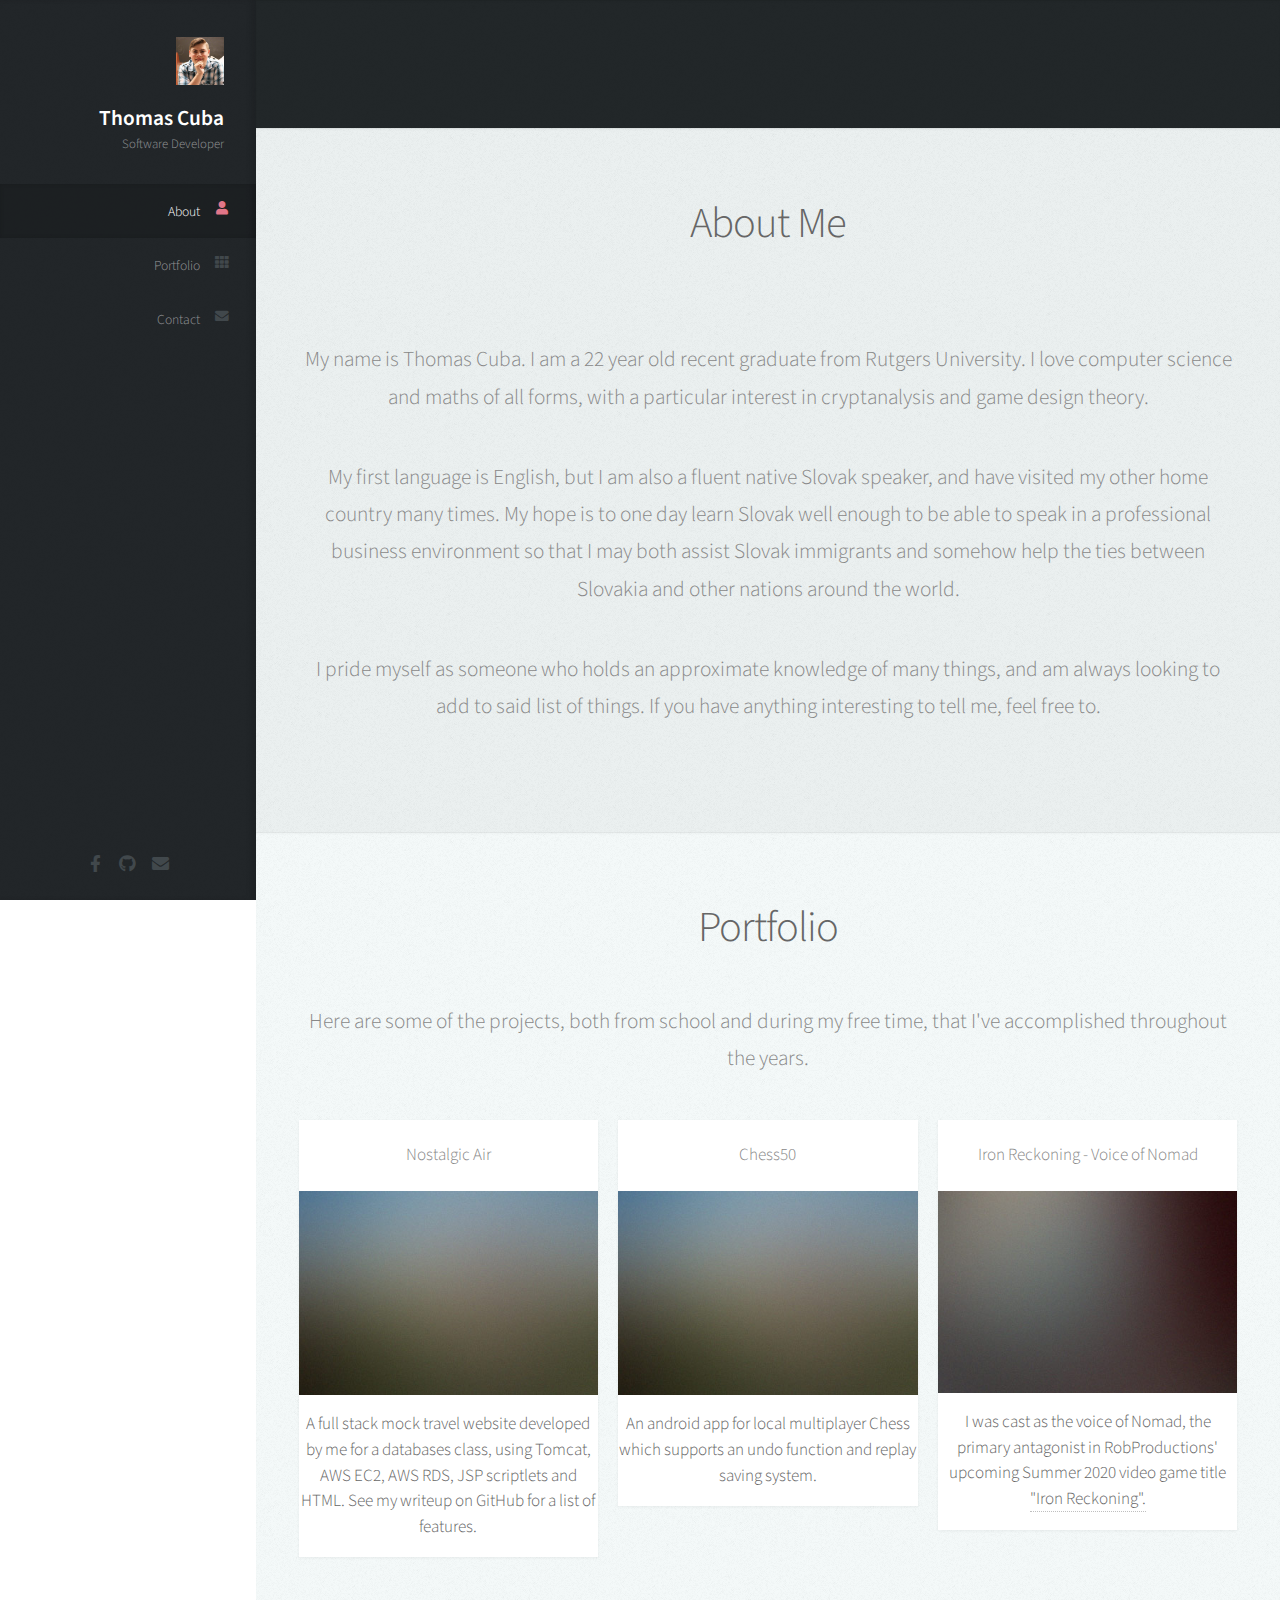
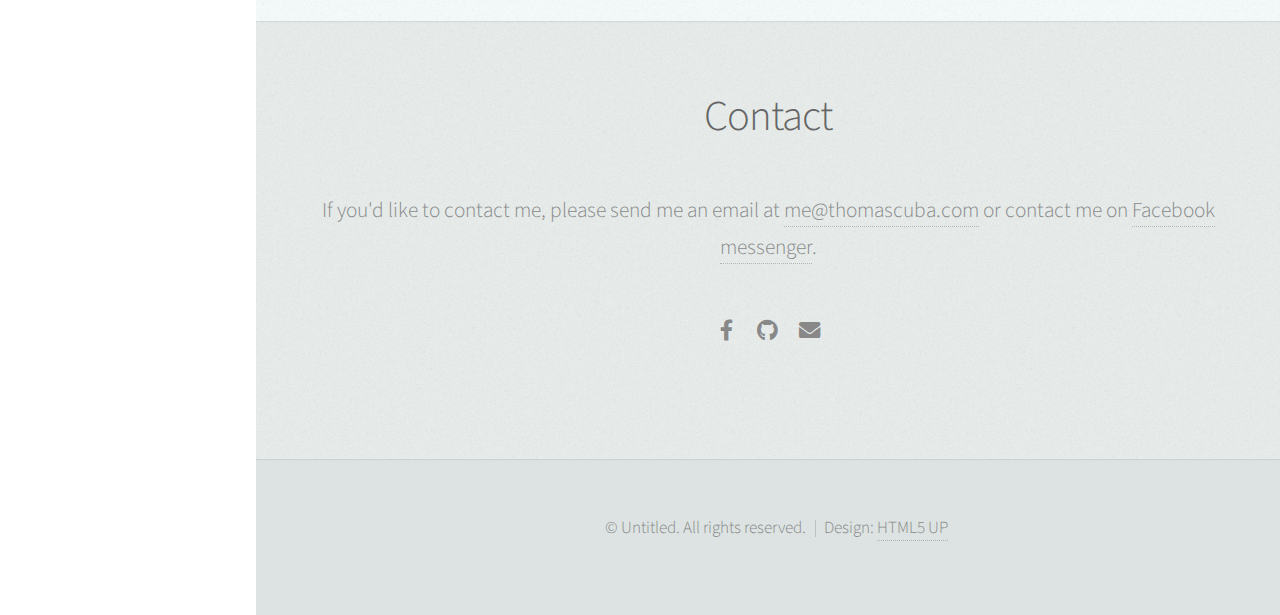
==== index.html @ 5a53e0a0 "Preview image" ====
<!DOCTYPE HTML>
<!--
	Prologue by HTML5 UP
	html5up.net | @ajlkn
	Free for personal and commercial use under the CCA 3.0 license (html5up.net/license)
-->
<html>
	<head>
		<title>Thomas Cuba</title>
		<meta charset="utf-8" />
		<meta name = "description" content = "Thomas Cuba - Software Engineer" />
		<meta name = "keywords" content = "Software Engineer, Developer, Dev, Web Developer, Programmer" />
		<meta name = "image" content = "images/avatar.jpg"
		<meta name="viewport" content="width=device-width, initial-scale=1, user-scalable=no" />
		<link rel="stylesheet" href="assets/css/main.css" />
	</head>
	<body class="is-preload">

		<!-- Header -->
			<div id="header">

				<div class="top">

					<!-- Logo -->
						<div id="logo">
							<span class="image avatar48"><img src="images/avatar.jpg" alt="" /></span>
							<h1 id="title">Thomas Cuba</h1>
							<p>Software Developer</p>
						</div>

					<!-- Nav -->
						<nav id="nav">
							<ul>
								<li><a href="#about" id="about-link"><span class="icon solid fa-user">About</span></a></li>
								<li><a href="#portfolio" id="portfolio-link"><span class="icon solid fa-th">Portfolio</span></a></li>
								<li><a href="#contact" id="contact-link"><span class="icon solid fa-envelope">Contact</span></a></li>
							</ul>
						</nav>

				</div>

				<div class="bottom">

					<!-- Social Icons -->
						<ul class="icons">
							<li><a href="https://www.messenger.com/t/TCubez" class="icon brands fa-facebook-f"><span class="label">Facebook</span></a></li>
							<li><a href="https://www.github.com/thomascuba" class="icon brands fa-github"><span class="label">Github</span></a></li>
							<li><a href="mailto:me@thomascuba.com" class="icon solid fa-envelope"><span class="label">Email</span></a></li>
						</ul>

				</div>

			</div>

		<!-- Main -->
			<div id="main">

				<!-- Intro --> 
					<section id="top" class="one dark">
					</section>

				<!-- About Me -->
					<section id="about" class="three">
						<div class="container">

							<header>
								<h2>About Me</h2>
							</header>

							<a href="#" class="image centered"><img src="images/pic.jpg" alt="" /></a>

							<p>My name is Thomas Cuba. I am a 22 year old recent graduate from Rutgers University. 
							I love computer science and maths of all forms, with a particular interest in cryptanalysis
							and game design theory. </p>
						
							<p>My first language is English, but I am also a fluent native Slovak speaker, and have visited 
							my other home country many times. My hope is to one day learn Slovak well enough to be able 
							to speak in a professional business environment so that I may both assist Slovak immigrants
							and somehow help the ties between Slovakia and other nations around the world.</p>
						
							<p>I pride myself as someone who holds an approximate knowledge of many things, and am always
							looking to add to said list of things. If you have anything interesting to tell me, feel free to.
							</p>
						</div>
					</section>

				<!-- Portfolio -->
					<section id="portfolio" class="two">
						<div class="container">

							<header>
								<h2>Portfolio</h2>
							</header>

							<p>Here are some of the projects, both from school and during my free time, that I've accomplished throughout the years.</p>

							<div class="row">
								<div class="col-4 col-12-mobile">
									<article class="item">
										<header>
											Nostalgic Air
										</header>
										<a href="#" class="image fit"><img src="images/pic02.jpg" alt="" /></a>
										<header>
											<h3>A full stack mock travel website developed by me for a databases class, using Tomcat, AWS EC2, AWS RDS, JSP scriptlets and HTML. See my writeup on GitHub for a list of features.</h3>
										</header>
									</article>
								</div>
								<div class="col-4 col-12-mobile">
									<article class="item">
										<header>
											Chess50
										</header>
										<a href="#" class="image fit"><img src="images/pic02.jpg" alt="" /></a>
										<header>
											<h3>An android app for local multiplayer Chess which supports an undo function and replay saving system.</h3>
										</header>
									</article>
								</div>
								<div class="col-4 col-12-mobile">
									<article class="item">
										<header>
											Iron Reckoning - Voice of Nomad
										</header>
										<a href="#" class="image fit"><img src="images/pic03.jpg" alt="" /></a>
										<header>
											<h3>I was cast as the voice of Nomad, the primary antagonist in RobProductions' upcoming Summer 2020 video game title <a href="https://www.youtube.com/watch?v=w10-ld0iDAw">"Iron Reckoning".</a></h3>
										</header>
									</article>
								</div>
							</div>

						</div>
					</section>

				<!-- Contact -->
					<section id="contact" class="four">
						<div class="container">

							<header>
								<h2>Contact</h2>
							</header>

							<p>If you'd like to contact me, please send me an email at <a href ="mailto:me@thomascuba.com">me@thomascuba.com</a> or contact me on <a href="https://www.messenger.com/t/TCubez">Facebook messenger</a>.</p>
							
							<!-- Social Icons -->
								<ul class="icons">
									<li><a href="https://www.messenger.com/t/TCubez" class="icon brands fa-facebook-f"><span class="label">Facebook</span></a></li>
									<li><a href="https://www.github.com/thomascuba" class="icon brands fa-github"><span class="label">Github</span></a></li>
									<li><a href="mailto:me@thomascuba.com" class="icon solid fa-envelope"><span class="label">Email</span></a></li>
								</ul>
						</div>
					</section>

			</div>

		<!-- Footer -->
			<div id="footer">

				<!-- Copyright -->
					<ul class="copyright">
						<li>&copy; Untitled. All rights reserved.</li><li>Design: <a href="http://html5up.net">HTML5 UP</a></li>
					</ul>

			</div>

		<!-- Scripts -->
			<script src="assets/js/jquery.min.js"></script>
			<script src="assets/js/jquery.scrolly.min.js"></script>
			<script src="assets/js/jquery.scrollex.min.js"></script>
			<script src="assets/js/browser.min.js"></script>
			<script src="assets/js/breakpoints.min.js"></script>
			<script src="assets/js/util.js"></script>
			<script src="assets/js/main.js"></script>

	</body>
</html>
---- assets/css/main.css ----
@import url("fontawesome-all.min.css");
@import url("https://fonts.googleapis.com/css?family=Source+Sans+Pro:300,300italic,400,600");

/*
	Prologue by HTML5 UP
	html5up.net | @ajlkn
	Free for personal and commercial use under the CCA 3.0 license (html5up.net/license)
*/

html, body, div, span, applet, object,
iframe, h1, h2, h3, h4, h5, h6, p, blockquote,
pre, a, abbr, acronym, address, big, cite,
code, del, dfn, em, img, ins, kbd, q, s, samp,
small, strike, strong, sub, sup, tt, var, b,
u, i, center, dl, dt, dd, ol, ul, li, fieldset,
form, label, legend, table, caption, tbody,
tfoot, thead, tr, th, td, article, aside,
canvas, details, embed, figure, figcaption,
footer, header, hgroup, menu, nav, output, ruby,
section, summary, time, mark, audio, video {
	margin: 0;
	padding: 0;
	border: 0;
	font-size: 100%;
	font: inherit;
	vertical-align: baseline;}

article, aside, details, figcaption, figure,
footer, header, hgroup, menu, nav, section {
	display: block;}

body {
	line-height: 1;
}

ol, ul {
	list-style: none;
}

blockquote, q {
	quotes: none;
}

	blockquote:before, blockquote:after, q:before, q:after {
		content: '';
		content: none;
	}

table {
	border-collapse: collapse;
	border-spacing: 0;
}

body {
	-webkit-text-size-adjust: none;
}

mark {
	background-color: transparent;
	color: inherit;
}

input::-moz-focus-inner {
	border: 0;
	padding: 0;
}

input, select, textarea {
	-moz-appearance: none;
	-webkit-appearance: none;
	-ms-appearance: none;
	appearance: none;
}

/* Basic */

	html {
		box-sizing: border-box;
	}

	*, *:before, *:after {
		box-sizing: inherit;
	}

	body {
		background: #fff;
		font-family: 'Source Sans Pro', sans-serif;
		font-size: 19pt;
		font-weight: 300;
		line-height: 1.75em;
		color: #888;
	}

		body.is-preload *, body.is-preload *:before, body.is-preload *:after {
			-moz-animation: none !important;
			-webkit-animation: none !important;
			-ms-animation: none !important;
			animation: none !important;
			-moz-transition: none !important;
			-webkit-transition: none !important;
			-ms-transition: none !important;
			transition: none !important;
		}

	input, textarea, select {
		font-family: 'Source Sans Pro', sans-serif;
		font-size: 19pt;
		font-weight: 300;
		line-height: 1.75em;
		color: #888;
	}

	h1, h2, h3, h4, h5, h6 {
		font-weight: 300;
		color: #666;
		line-height: 1.5em;
	}

	h1 a, h2 a, h3 a, h4 a, h5 a, h6 a {
		color: inherit;
		text-decoration: none;
	}

		h1 a strong, h2 a strong, h3 a strong, h4 a strong, h5 a strong, h6 a strong {
			color: #333;
		}

	h2 {
		font-size: 2em;
		letter-spacing: -1px;
	}

		h2.alt {
			color: #888;
		}

			h2.alt strong {
				color: #666;
			}

	h3 {
		font-size: 1.5em;
	}

	header {
		margin: 0 0 2em 0;
	}

		header > p {
			margin: 1em 0 0 0;
		}

	footer {
		margin: 2em 0 0 0;
	}

	strong, b {
		font-weight: 300;
		color: #666;
	}

	em, i {
		font-style: italic;
	}

	a {
		text-decoration: none;
		color: inherit;
		border-bottom: dotted 1px rgba(128, 128, 128, 0.5);
		-moz-transition: color 0.35s ease-in-out, border-bottom-color 0.35s ease-in-out;
		-webkit-transition: color 0.35s ease-in-out, border-bottom-color 0.35s ease-in-out;
		-ms-transition: color 0.35s ease-in-out, border-bottom-color 0.35s ease-in-out;
		transition: color 0.35s ease-in-out, border-bottom-color 0.35s ease-in-out;
		outline: 0;
	}

		a:hover {
			color: #E27689;
			border-bottom-color: rgba(255, 255, 255, 0);
		}

	sub {
		position: relative;
		top: 0.5em;
		font-size: 0.8em;
	}

	sup {
		position: relative;
		top: -0.5em;
		font-size: 0.8em;
	}

	hr {
		border: 0;
		border-top: solid 1px #ddd;
	}

	blockquote {
		border-left: solid 0.5em #ddd;
		padding: 1em 0 1em 2em;
		font-style: italic;
	}

	p, ul, ol, dl, table {
		margin-bottom: 2em;
	}

	br.clear {
		clear: both;
	}

/* Container */

	.container {
		margin: 0 auto;
		max-width: 100%;
		width: 1400px;
	}

		@media screen and (min-width: 961px) and (max-width: 1880px) {

			.container {
				width: 1200px;
			}

		}

		@media screen and (min-width: 961px) and (max-width: 1620px) {

			.container {
				width: 960px;
			}

		}

		@media screen and (min-width: 961px) and (max-width: 1320px) {

			.container {
				width: 100%;
			}

		}

		@media screen and (max-width: 960px) {

			.container {
				width: 100%;
			}

		}

		@media screen and (max-width: 736px) {

			.container {
				width: 100%;
			}

		}

/* Row */

	.row {
		display: flex;
		flex-wrap: wrap;
		box-sizing: border-box;
		align-items: stretch;
	}

		.row > * {
			box-sizing: border-box;
		}

		.row.gtr-uniform > * > :last-child {
			margin-bottom: 0;
		}

		.row.aln-left {
			justify-content: flex-start;
		}

		.row.aln-center {
			justify-content: center;
		}

		.row.aln-right {
			justify-content: flex-end;
		}

		.row.aln-top {
			align-items: flex-start;
		}

		.row.aln-middle {
			align-items: center;
		}

		.row.aln-bottom {
			align-items: flex-end;
		}

		.row > .imp {
			order: -1;
		}

		.row > .col-1 {
			width: 8.33333%;
		}

		.row > .off-1 {
			margin-left: 8.33333%;
		}

		.row > .col-2 {
			width: 16.66667%;
		}

		.row > .off-2 {
			margin-left: 16.66667%;
		}

		.row > .col-3 {
			width: 25%;
		}

		.row > .off-3 {
			margin-left: 25%;
		}

		.row > .col-4 {
			width: 33.33333%;
		}

		.row > .off-4 {
			margin-left: 33.33333%;
		}

		.row > .col-5 {
			width: 41.66667%;
		}

		.row > .off-5 {
			margin-left: 41.66667%;
		}

		.row > .col-6 {
			width: 50%;
		}

		.row > .off-6 {
			margin-left: 50%;
		}

		.row > .col-7 {
			width: 58.33333%;
		}

		.row > .off-7 {
			margin-left: 58.33333%;
		}

		.row > .col-8 {
			width: 66.66667%;
		}

		.row > .off-8 {
			margin-left: 66.66667%;
		}

		.row > .col-9 {
			width: 75%;
		}

		.row > .off-9 {
			margin-left: 75%;
		}

		.row > .col-10 {
			width: 83.33333%;
		}

		.row > .off-10 {
			margin-left: 83.33333%;
		}

		.row > .col-11 {
			width: 91.66667%;
		}

		.row > .off-11 {
			margin-left: 91.66667%;
		}

		.row > .col-12 {
			width: 100%;
		}

		.row > .off-12 {
			margin-left: 100%;
		}

		.row.gtr-0 {
			margin-top: 0px;
			margin-left: 0px;
		}

			.row.gtr-0 > * {
				padding: 0px 0 0 0px;
			}

			.row.gtr-0.gtr-uniform {
				margin-top: 0px;
			}

				.row.gtr-0.gtr-uniform > * {
					padding-top: 0px;
				}

		.row.gtr-25 {
			margin-top: -10px;
			margin-left: -10px;
		}

			.row.gtr-25 > * {
				padding: 10px 0 0 10px;
			}

			.row.gtr-25.gtr-uniform {
				margin-top: -10px;
			}

				.row.gtr-25.gtr-uniform > * {
					padding-top: 10px;
				}

		.row.gtr-50 {
			margin-top: -20px;
			margin-left: -20px;
		}

			.row.gtr-50 > * {
				padding: 20px 0 0 20px;
			}

			.row.gtr-50.gtr-uniform {
				margin-top: -20px;
			}

				.row.gtr-50.gtr-uniform > * {
					padding-top: 20px;
				}

		.row {
			margin-top: -40px;
			margin-left: -40px;
		}

			.row > * {
				padding: 40px 0 0 40px;
			}

			.row.gtr-uniform {
				margin-top: -40px;
			}

				.row.gtr-uniform > * {
					padding-top: 40px;
				}

		.row.gtr-150 {
			margin-top: -60px;
			margin-left: -60px;
		}

			.row.gtr-150 > * {
				padding: 60px 0 0 60px;
			}

			.row.gtr-150.gtr-uniform {
				margin-top: -60px;
			}

				.row.gtr-150.gtr-uniform > * {
					padding-top: 60px;
				}

		.row.gtr-200 {
			margin-top: -80px;
			margin-left: -80px;
		}

			.row.gtr-200 > * {
				padding: 80px 0 0 80px;
			}

			.row.gtr-200.gtr-uniform {
				margin-top: -80px;
			}

				.row.gtr-200.gtr-uniform > * {
					padding-top: 80px;
				}

		@media screen and (min-width: 961px) and (max-width: 1880px) {

			.row {
				display: flex;
				flex-wrap: wrap;
				box-sizing: border-box;
				align-items: stretch;
			}

				.row > * {
					box-sizing: border-box;
				}

				.row.gtr-uniform > * > :last-child {
					margin-bottom: 0;
				}

				.row.aln-left {
					justify-content: flex-start;
				}

				.row.aln-center {
					justify-content: center;
				}

				.row.aln-right {
					justify-content: flex-end;
				}

				.row.aln-top {
					align-items: flex-start;
				}

				.row.aln-middle {
					align-items: center;
				}

				.row.aln-bottom {
					align-items: flex-end;
				}

				.row > .imp-wide {
					order: -1;
				}

				.row > .col-1-wide {
					width: 8.33333%;
				}

				.row > .off-1-wide {
					margin-left: 8.33333%;
				}

				.row > .col-2-wide {
					width: 16.66667%;
				}

				.row > .off-2-wide {
					margin-left: 16.66667%;
				}

				.row > .col-3-wide {
					width: 25%;
				}

				.row > .off-3-wide {
					margin-left: 25%;
				}

				.row > .col-4-wide {
					width: 33.33333%;
				}

				.row > .off-4-wide {
					margin-left: 33.33333%;
				}

				.row > .col-5-wide {
					width: 41.66667%;
				}

				.row > .off-5-wide {
					margin-left: 41.66667%;
				}

				.row > .col-6-wide {
					width: 50%;
				}

				.row > .off-6-wide {
					margin-left: 50%;
				}

				.row > .col-7-wide {
					width: 58.33333%;
				}

				.row > .off-7-wide {
					margin-left: 58.33333%;
				}

				.row > .col-8-wide {
					width: 66.66667%;
				}

				.row > .off-8-wide {
					margin-left: 66.66667%;
				}

				.row > .col-9-wide {
					width: 75%;
				}

				.row > .off-9-wide {
					margin-left: 75%;
				}

				.row > .col-10-wide {
					width: 83.33333%;
				}

				.row > .off-10-wide {
					margin-left: 83.33333%;
				}

				.row > .col-11-wide {
					width: 91.66667%;
				}

				.row > .off-11-wide {
					margin-left: 91.66667%;
				}

				.row > .col-12-wide {
					width: 100%;
				}

				.row > .off-12-wide {
					margin-left: 100%;
				}

				.row.gtr-0 {
					margin-top: 0px;
					margin-left: 0px;
				}

					.row.gtr-0 > * {
						padding: 0px 0 0 0px;
					}

					.row.gtr-0.gtr-uniform {
						margin-top: 0px;
					}

						.row.gtr-0.gtr-uniform > * {
							padding-top: 0px;
						}

				.row.gtr-25 {
					margin-top: -10px;
					margin-left: -10px;
				}

					.row.gtr-25 > * {
						padding: 10px 0 0 10px;
					}

					.row.gtr-25.gtr-uniform {
						margin-top: -10px;
					}

						.row.gtr-25.gtr-uniform > * {
							padding-top: 10px;
						}

				.row.gtr-50 {
					margin-top: -20px;
					margin-left: -20px;
				}

					.row.gtr-50 > * {
						padding: 20px 0 0 20px;
					}

					.row.gtr-50.gtr-uniform {
						margin-top: -20px;
					}

						.row.gtr-50.gtr-uniform > * {
							padding-top: 20px;
						}

				.row {
					margin-top: -40px;
					margin-left: -40px;
				}

					.row > * {
						padding: 40px 0 0 40px;
					}

					.row.gtr-uniform {
						margin-top: -40px;
					}

						.row.gtr-uniform > * {
							padding-top: 40px;
						}

				.row.gtr-150 {
					margin-top: -60px;
					margin-left: -60px;
				}

					.row.gtr-150 > * {
						padding: 60px 0 0 60px;
					}

					.row.gtr-150.gtr-uniform {
						margin-top: -60px;
					}

						.row.gtr-150.gtr-uniform > * {
							padding-top: 60px;
						}

				.row.gtr-200 {
					margin-top: -80px;
					margin-left: -80px;
				}

					.row.gtr-200 > * {
						padding: 80px 0 0 80px;
					}

					.row.gtr-200.gtr-uniform {
						margin-top: -80px;
					}

						.row.gtr-200.gtr-uniform > * {
							padding-top: 80px;
						}

		}

		@media screen and (min-width: 961px) and (max-width: 1620px) {

			.row {
				display: flex;
				flex-wrap: wrap;
				box-sizing: border-box;
				align-items: stretch;
			}

				.row > * {
					box-sizing: border-box;
				}

				.row.gtr-uniform > * > :last-child {
					margin-bottom: 0;
				}

				.row.aln-left {
					justify-content: flex-start;
				}

				.row.aln-center {
					justify-content: center;
				}

				.row.aln-right {
					justify-content: flex-end;
				}

				.row.aln-top {
					align-items: flex-start;
				}

				.row.aln-middle {
					align-items: center;
				}

				.row.aln-bottom {
					align-items: flex-end;
				}

				.row > .imp-normal {
					order: -1;
				}

				.row > .col-1-normal {
					width: 8.33333%;
				}

				.row > .off-1-normal {
					margin-left: 8.33333%;
				}

				.row > .col-2-normal {
					width: 16.66667%;
				}

				.row > .off-2-normal {
					margin-left: 16.66667%;
				}

				.row > .col-3-normal {
					width: 25%;
				}

				.row > .off-3-normal {
					margin-left: 25%;
				}

				.row > .col-4-normal {
					width: 33.33333%;
				}

				.row > .off-4-normal {
					margin-left: 33.33333%;
				}

				.row > .col-5-normal {
					width: 41.66667%;
				}

				.row > .off-5-normal {
					margin-left: 41.66667%;
				}

				.row > .col-6-normal {
					width: 50%;
				}

				.row > .off-6-normal {
					margin-left: 50%;
				}

				.row > .col-7-normal {
					width: 58.33333%;
				}

				.row > .off-7-normal {
					margin-left: 58.33333%;
				}

				.row > .col-8-normal {
					width: 66.66667%;
				}

				.row > .off-8-normal {
					margin-left: 66.66667%;
				}

				.row > .col-9-normal {
					width: 75%;
				}

				.row > .off-9-normal {
					margin-left: 75%;
				}

				.row > .col-10-normal {
					width: 83.33333%;
				}

				.row > .off-10-normal {
					margin-left: 83.33333%;
				}

				.row > .col-11-normal {
					width: 91.66667%;
				}

				.row > .off-11-normal {
					margin-left: 91.66667%;
				}

				.row > .col-12-normal {
					width: 100%;
				}

				.row > .off-12-normal {
					margin-left: 100%;
				}

				.row.gtr-0 {
					margin-top: 0px;
					margin-left: 0px;
				}

					.row.gtr-0 > * {
						padding: 0px 0 0 0px;
					}

					.row.gtr-0.gtr-uniform {
						margin-top: 0px;
					}

						.row.gtr-0.gtr-uniform > * {
							padding-top: 0px;
						}

				.row.gtr-25 {
					margin-top: -10px;
					margin-left: -10px;
				}

					.row.gtr-25 > * {
						padding: 10px 0 0 10px;
					}

					.row.gtr-25.gtr-uniform {
						margin-top: -10px;
					}

						.row.gtr-25.gtr-uniform > * {
							padding-top: 10px;
						}

				.row.gtr-50 {
					margin-top: -20px;
					margin-left: -20px;
				}

					.row.gtr-50 > * {
						padding: 20px 0 0 20px;
					}

					.row.gtr-50.gtr-uniform {
						margin-top: -20px;
					}

						.row.gtr-50.gtr-uniform > * {
							padding-top: 20px;
						}

				.row {
					margin-top: -40px;
					margin-left: -40px;
				}

					.row > * {
						padding: 40px 0 0 40px;
					}

					.row.gtr-uniform {
						margin-top: -40px;
					}

						.row.gtr-uniform > * {
							padding-top: 40px;
						}

				.row.gtr-150 {
					margin-top: -60px;
					margin-left: -60px;
				}

					.row.gtr-150 > * {
						padding: 60px 0 0 60px;
					}

					.row.gtr-150.gtr-uniform {
						margin-top: -60px;
					}

						.row.gtr-150.gtr-uniform > * {
							padding-top: 60px;
						}

				.row.gtr-200 {
					margin-top: -80px;
					margin-left: -80px;
				}

					.row.gtr-200 > * {
						padding: 80px 0 0 80px;
					}

					.row.gtr-200.gtr-uniform {
						margin-top: -80px;
					}

						.row.gtr-200.gtr-uniform > * {
							padding-top: 80px;
						}

		}

		@media screen and (min-width: 961px) and (max-width: 1320px) {

			.row {
				display: flex;
				flex-wrap: wrap;
				box-sizing: border-box;
				align-items: stretch;
			}

				.row > * {
					box-sizing: border-box;
				}

				.row.gtr-uniform > * > :last-child {
					margin-bottom: 0;
				}

				.row.aln-left {
					justify-content: flex-start;
				}

				.row.aln-center {
					justify-content: center;
				}

				.row.aln-right {
					justify-content: flex-end;
				}

				.row.aln-top {
					align-items: flex-start;
				}

				.row.aln-middle {
					align-items: center;
				}

				.row.aln-bottom {
					align-items: flex-end;
				}

				.row > .imp-narrow {
					order: -1;
				}

				.row > .col-1-narrow {
					width: 8.33333%;
				}

				.row > .off-1-narrow {
					margin-left: 8.33333%;
				}

				.row > .col-2-narrow {
					width: 16.66667%;
				}

				.row > .off-2-narrow {
					margin-left: 16.66667%;
				}

				.row > .col-3-narrow {
					width: 25%;
				}

				.row > .off-3-narrow {
					margin-left: 25%;
				}

				.row > .col-4-narrow {
					width: 33.33333%;
				}

				.row > .off-4-narrow {
					margin-left: 33.33333%;
				}

				.row > .col-5-narrow {
					width: 41.66667%;
				}

				.row > .off-5-narrow {
					margin-left: 41.66667%;
				}

				.row > .col-6-narrow {
					width: 50%;
				}

				.row > .off-6-narrow {
					margin-left: 50%;
				}

				.row > .col-7-narrow {
					width: 58.33333%;
				}

				.row > .off-7-narrow {
					margin-left: 58.33333%;
				}

				.row > .col-8-narrow {
					width: 66.66667%;
				}

				.row > .off-8-narrow {
					margin-left: 66.66667%;
				}

				.row > .col-9-narrow {
					width: 75%;
				}

				.row > .off-9-narrow {
					margin-left: 75%;
				}

				.row > .col-10-narrow {
					width: 83.33333%;
				}

				.row > .off-10-narrow {
					margin-left: 83.33333%;
				}

				.row > .col-11-narrow {
					width: 91.66667%;
				}

				.row > .off-11-narrow {
					margin-left: 91.66667%;
				}

				.row > .col-12-narrow {
					width: 100%;
				}

				.row > .off-12-narrow {
					margin-left: 100%;
				}

				.row.gtr-0 {
					margin-top: 0px;
					margin-left: 0px;
				}

					.row.gtr-0 > * {
						padding: 0px 0 0 0px;
					}

					.row.gtr-0.gtr-uniform {
						margin-top: 0px;
					}

						.row.gtr-0.gtr-uniform > * {
							padding-top: 0px;
						}

				.row.gtr-25 {
					margin-top: -5px;
					margin-left: -5px;
				}

					.row.gtr-25 > * {
						padding: 5px 0 0 5px;
					}

					.row.gtr-25.gtr-uniform {
						margin-top: -5px;
					}

						.row.gtr-25.gtr-uniform > * {
							padding-top: 5px;
						}

				.row.gtr-50 {
					margin-top: -10px;
					margin-left: -10px;
				}

					.row.gtr-50 > * {
						padding: 10px 0 0 10px;
					}

					.row.gtr-50.gtr-uniform {
						margin-top: -10px;
					}

						.row.gtr-50.gtr-uniform > * {
							padding-top: 10px;
						}

				.row {
					margin-top: -20px;
					margin-left: -20px;
				}

					.row > * {
						padding: 20px 0 0 20px;
					}

					.row.gtr-uniform {
						margin-top: -20px;
					}

						.row.gtr-uniform > * {
							padding-top: 20px;
						}

				.row.gtr-150 {
					margin-top: -30px;
					margin-left: -30px;
				}

					.row.gtr-150 > * {
						padding: 30px 0 0 30px;
					}

					.row.gtr-150.gtr-uniform {
						margin-top: -30px;
					}

						.row.gtr-150.gtr-uniform > * {
							padding-top: 30px;
						}

				.row.gtr-200 {
					margin-top: -40px;
					margin-left: -40px;
				}

					.row.gtr-200 > * {
						padding: 40px 0 0 40px;
					}

					.row.gtr-200.gtr-uniform {
						margin-top: -40px;
					}

						.row.gtr-200.gtr-uniform > * {
							padding-top: 40px;
						}

		}

		@media screen and (max-width: 960px) {

			.row {
				display: flex;
				flex-wrap: wrap;
				box-sizing: border-box;
				align-items: stretch;
			}

				.row > * {
					box-sizing: border-box;
				}

				.row.gtr-uniform > * > :last-child {
					margin-bottom: 0;
				}

				.row.aln-left {
					justify-content: flex-start;
				}

				.row.aln-center {
					justify-content: center;
				}

				.row.aln-right {
					justify-content: flex-end;
				}

				.row.aln-top {
					align-items: flex-start;
				}

				.row.aln-middle {
					align-items: center;
				}

				.row.aln-bottom {
					align-items: flex-end;
				}

				.row > .imp-narrower {
					order: -1;
				}

				.row > .col-1-narrower {
					width: 8.33333%;
				}

				.row > .off-1-narrower {
					margin-left: 8.33333%;
				}

				.row > .col-2-narrower {
					width: 16.66667%;
				}

				.row > .off-2-narrower {
					margin-left: 16.66667%;
				}

				.row > .col-3-narrower {
					width: 25%;
				}

				.row > .off-3-narrower {
					margin-left: 25%;
				}

				.row > .col-4-narrower {
					width: 33.33333%;
				}

				.row > .off-4-narrower {
					margin-left: 33.33333%;
				}

				.row > .col-5-narrower {
					width: 41.66667%;
				}

				.row > .off-5-narrower {
					margin-left: 41.66667%;
				}

				.row > .col-6-narrower {
					width: 50%;
				}

				.row > .off-6-narrower {
					margin-left: 50%;
				}

				.row > .col-7-narrower {
					width: 58.33333%;
				}

				.row > .off-7-narrower {
					margin-left: 58.33333%;
				}

				.row > .col-8-narrower {
					width: 66.66667%;
				}

				.row > .off-8-narrower {
					margin-left: 66.66667%;
				}

				.row > .col-9-narrower {
					width: 75%;
				}

				.row > .off-9-narrower {
					margin-left: 75%;
				}

				.row > .col-10-narrower {
					width: 83.33333%;
				}

				.row > .off-10-narrower {
					margin-left: 83.33333%;
				}

				.row > .col-11-narrower {
					width: 91.66667%;
				}

				.row > .off-11-narrower {
					margin-left: 91.66667%;
				}

				.row > .col-12-narrower {
					width: 100%;
				}

				.row > .off-12-narrower {
					margin-left: 100%;
				}

				.row.gtr-0 {
					margin-top: 0px;
					margin-left: 0px;
				}

					.row.gtr-0 > * {
						padding: 0px 0 0 0px;
					}

					.row.gtr-0.gtr-uniform {
						margin-top: 0px;
					}

						.row.gtr-0.gtr-uniform > * {
							padding-top: 0px;
						}

				.row.gtr-25 {
					margin-top: -5px;
					margin-left: -5px;
				}

					.row.gtr-25 > * {
						padding: 5px 0 0 5px;
					}

					.row.gtr-25.gtr-uniform {
						margin-top: -5px;
					}

						.row.gtr-25.gtr-uniform > * {
							padding-top: 5px;
						}

				.row.gtr-50 {
					margin-top: -10px;
					margin-left: -10px;
				}

					.row.gtr-50 > * {
						padding: 10px 0 0 10px;
					}

					.row.gtr-50.gtr-uniform {
						margin-top: -10px;
					}

						.row.gtr-50.gtr-uniform > * {
							padding-top: 10px;
						}

				.row {
					margin-top: -20px;
					margin-left: -20px;
				}

					.row > * {
						padding: 20px 0 0 20px;
					}

					.row.gtr-uniform {
						margin-top: -20px;
					}

						.row.gtr-uniform > * {
							padding-top: 20px;
						}

				.row.gtr-150 {
					margin-top: -30px;
					margin-left: -30px;
				}

					.row.gtr-150 > * {
						padding: 30px 0 0 30px;
					}

					.row.gtr-150.gtr-uniform {
						margin-top: -30px;
					}

						.row.gtr-150.gtr-uniform > * {
							padding-top: 30px;
						}

				.row.gtr-200 {
					margin-top: -40px;
					margin-left: -40px;
				}

					.row.gtr-200 > * {
						padding: 40px 0 0 40px;
					}

					.row.gtr-200.gtr-uniform {
						margin-top: -40px;
					}

						.row.gtr-200.gtr-uniform > * {
							padding-top: 40px;
						}

		}

		@media screen and (max-width: 736px) {

			.row {
				display: flex;
				flex-wrap: wrap;
				box-sizing: border-box;
				align-items: stretch;
			}

				.row > * {
					box-sizing: border-box;
				}

				.row.gtr-uniform > * > :last-child {
					margin-bottom: 0;
				}

				.row.aln-left {
					justify-content: flex-start;
				}

				.row.aln-center {
					justify-content: center;
				}

				.row.aln-right {
					justify-content: flex-end;
				}

				.row.aln-top {
					align-items: flex-start;
				}

				.row.aln-middle {
					align-items: center;
				}

				.row.aln-bottom {
					align-items: flex-end;
				}

				.row > .imp-mobile {
					order: -1;
				}

				.row > .col-1-mobile {
					width: 8.33333%;
				}

				.row > .off-1-mobile {
					margin-left: 8.33333%;
				}

				.row > .col-2-mobile {
					width: 16.66667%;
				}

				.row > .off-2-mobile {
					margin-left: 16.66667%;
				}

				.row > .col-3-mobile {
					width: 25%;
				}

				.row > .off-3-mobile {
					margin-left: 25%;
				}

				.row > .col-4-mobile {
					width: 33.33333%;
				}

				.row > .off-4-mobile {
					margin-left: 33.33333%;
				}

				.row > .col-5-mobile {
					width: 41.66667%;
				}

				.row > .off-5-mobile {
					margin-left: 41.66667%;
				}

				.row > .col-6-mobile {
					width: 50%;
				}

				.row > .off-6-mobile {
					margin-left: 50%;
				}

				.row > .col-7-mobile {
					width: 58.33333%;
				}

				.row > .off-7-mobile {
					margin-left: 58.33333%;
				}

				.row > .col-8-mobile {
					width: 66.66667%;
				}

				.row > .off-8-mobile {
					margin-left: 66.66667%;
				}

				.row > .col-9-mobile {
					width: 75%;
				}

				.row > .off-9-mobile {
					margin-left: 75%;
				}

				.row > .col-10-mobile {
					width: 83.33333%;
				}

				.row > .off-10-mobile {
					margin-left: 83.33333%;
				}

				.row > .col-11-mobile {
					width: 91.66667%;
				}

				.row > .off-11-mobile {
					margin-left: 91.66667%;
				}

				.row > .col-12-mobile {
					width: 100%;
				}

				.row > .off-12-mobile {
					margin-left: 100%;
				}

				.row.gtr-0 {
					margin-top: 0px;
					margin-left: 0px;
				}

					.row.gtr-0 > * {
						padding: 0px 0 0 0px;
					}

					.row.gtr-0.gtr-uniform {
						margin-top: 0px;
					}

						.row.gtr-0.gtr-uniform > * {
							padding-top: 0px;
						}

				.row.gtr-25 {
					margin-top: -5px;
					margin-left: -5px;
				}

					.row.gtr-25 > * {
						padding: 5px 0 0 5px;
					}

					.row.gtr-25.gtr-uniform {
						margin-top: -5px;
					}

						.row.gtr-25.gtr-uniform > * {
							padding-top: 5px;
						}

				.row.gtr-50 {
					margin-top: -10px;
					margin-left: -10px;
				}

					.row.gtr-50 > * {
						padding: 10px 0 0 10px;
					}

					.row.gtr-50.gtr-uniform {
						margin-top: -10px;
					}

						.row.gtr-50.gtr-uniform > * {
							padding-top: 10px;
						}

				.row {
					margin-top: -20px;
					margin-left: -20px;
				}

					.row > * {
						padding: 20px 0 0 20px;
					}

					.row.gtr-uniform {
						margin-top: -20px;
					}

						.row.gtr-uniform > * {
							padding-top: 20px;
						}

				.row.gtr-150 {
					margin-top: -30px;
					margin-left: -30px;
				}

					.row.gtr-150 > * {
						padding: 30px 0 0 30px;
					}

					.row.gtr-150.gtr-uniform {
						margin-top: -30px;
					}

						.row.gtr-150.gtr-uniform > * {
							padding-top: 30px;
						}

				.row.gtr-200 {
					margin-top: -40px;
					margin-left: -40px;
				}

					.row.gtr-200 > * {
						padding: 40px 0 0 40px;
					}

					.row.gtr-200.gtr-uniform {
						margin-top: -40px;
					}

						.row.gtr-200.gtr-uniform > * {
							padding-top: 40px;
						}

		}

/* Sections/Article */

	section, article {
		margin-bottom: 3em;
	}

		section > :last-child,
		section > .container, section:last-child, article > :last-child,
		article > .container, article:last-child {
			margin-bottom: 0;
		}

		.row > section, .row > article {
			margin-bottom: 0;
		}

/* Image */

	.image {
		display: inline-block;
		border: 0;
	}

		.image img {
			display: block;
			width: 100%;
		}

		.image.avatar48 {
			width: 48px;
			height: 48px;
			background: #f00;
		}

			.image.avatar48 img {
				width: 48px;
				height: 48px;
			}

		.image.fit {
			display: block;
			width: 100%;
		}

		.image.featured {
			display: block;
			width: 100%;
			margin: 0 0 2em 0;
		}

		.image.left {
			float: left;
			margin: 0 2em 2em 0;
		}

		.image.centered {
			display: block;
			margin: 0 0 2em 0;
		}

			.image.centered img {
				margin: 0 auto;
				width: 75%;
			}

/* List */

	ul {
		list-style: disc;
		padding-left: 1em;
	}

		ul li {
			padding-left: 0.5em;
		}

	ol {
		list-style: decimal;
		padding-left: 1.25em;
	}

		ol li {
			padding-left: 0.25em;
		}

/* Icons */

	ul.icons {
		cursor: default;
		list-style: none;
		padding-left: 0;
	}

		ul.icons li {
			display: inline-block;
			padding-left: 0;
		}

		ul.icons a {
			display: inline-block;
			width: 2em;
			height: 2em;
			line-height: 2em;
			text-align: center;
			border: 0;
		}

/* Form */

	form label {
		display: block;
		text-align: left;
		margin-bottom: 0.5em;
	}

	form input[type="text"],
	form input[type="email"],
	form input[type="password"],
	form select,
	form textarea {
		position: relative;
		-webkit-appearance: none;
		display: block;
		border: 0;
		outline: 0;
		background: #fff;
		background: rgba(255, 255, 255, 0.75);
		width: 100%;
		border-radius: 0.35em;
		padding: 0.75em 1em 0.75em 1em;
		box-shadow: inset 0 0.1em 0.1em 0 rgba(0, 0, 0, 0.05);
		border: solid 1px rgba(0, 0, 0, 0.15);
		-moz-transition: all 0.35s ease-in-out;
		-webkit-transition: all 0.35s ease-in-out;
		-ms-transition: all 0.35s ease-in-out;
		transition: all 0.35s ease-in-out;
	}

		form input[type="text"]:focus,
		form input[type="email"]:focus,
		form input[type="password"]:focus,
		form select:focus,
		form textarea:focus {
			box-shadow: 0 0 2px 1px #8ebebc;
			background: #fff;
		}

	form input[type="text"],
	form input[type="email"],
	form input[type="password"],
	form select {
		line-height: 1.25em;
	}

	form textarea {
		min-height: 14em;
	}

	form ::-webkit-input-placeholder {
		color: #555 !important;
	}

	form :-moz-placeholder {
		color: #555 !important;
	}

	form ::-moz-placeholder {
		color: #555 !important;
	}

	form :-ms-input-placeholder {
		color: #555 !important;
	}

	form ::-moz-focus-inner {
		border: 0;
	}

/* Table */

	table {
		width: 100%;
		text-align: left;
	}

		table tbody tr:nth-child(2n+2) {
			background: #f4f4f4;
		}

		table td {
			padding: 0.5em 1em 0.5em 1em;
		}

		table th {
			text-align: left;
			padding: 0.5em 1em 0.5em 1em;
			color: #fff;
			background: #222729 url("images/overlay.png");
		}

		table thead {
			background: #444;
			color: #fff;
		}

		table tfoot {
			background: #eee;
		}

/* Button */

	input[type="button"],
	input[type="submit"],
	input[type="reset"],
	button,
	.button {
		position: relative;
		display: inline-block;
		border-radius: 0.35em;
		color: #fff !important;
		text-decoration: none;
		padding: 0.75em 2.5em 0.75em 2.5em;
		background-color: #8ebebc;
		border: 0;
		cursor: pointer;
		background-image: -moz-linear-gradient(top, rgba(0, 0, 0, 0), rgba(0, 0, 0, 0.15)), url("images/overlay.png");
		background-image: -webkit-linear-gradient(top, rgba(0, 0, 0, 0), rgba(0, 0, 0, 0.15)), url("images/overlay.png");
		background-image: -ms-linear-gradient(top, rgba(0, 0, 0, 0), rgba(0, 0, 0, 0.15)), url("images/overlay.png");
		background-image: linear-gradient(top, rgba(0, 0, 0, 0), rgba(0, 0, 0, 0.15)), url("images/overlay.png");
		-moz-transition: background-color 0.35s ease-in-out;
		-webkit-transition: background-color 0.35s ease-in-out;
		-ms-transition: background-color 0.35s ease-in-out;
		transition: background-color 0.35s ease-in-out;
	}

		input[type="button"]:hover,
		input[type="submit"]:hover,
		input[type="reset"]:hover,
		button:hover,
		.button:hover {
			background-color: #9ececc;
		}

		input[type="button"]:active,
		input[type="submit"]:active,
		input[type="reset"]:active,
		button:active,
		.button:active {
			background-color: #7eaeac;
		}

/* Item */

	.item {
		box-shadow: 0 0.05em 0.15em 0 rgba(0, 0, 0, 0.05);
		margin-bottom: 40px;
	}

		.item header {
			background: #fff;
			margin: 0;
			padding: 1em 0 1em 0;
			font-size: 0.8em;
		}

			.item header h3 {
				font-size: 1em;
			}

/* Icons */

	.icon {
		text-decoration: none;
		text-decoration: none;
	}

		.icon:before {
			-moz-osx-font-smoothing: grayscale;
			-webkit-font-smoothing: antialiased;
			display: inline-block;
			font-style: normal;
			font-variant: normal;
			text-rendering: auto;
			line-height: 1;
			text-transform: none !important;
			font-family: 'Font Awesome 5 Free';
			font-weight: 400;
		}

		.icon:before {
			line-height: inherit;
		}

		.icon > .label {
			display: none;
		}

		.icon.solid:before {
			font-weight: 900;
		}

		.icon.brands:before {
			font-family: 'Font Awesome 5 Brands';
		}

/* Header */

	#header {
		display: -moz-flex;
		display: -webkit-flex;
		display: -ms-flex;
		display: flex;
		-moz-flex-direction: column;
		-webkit-flex-direction: column;
		-ms-flex-direction: column;
		flex-direction: column;
		-moz-justify-content: space-between;
		-webkit-justify-content: space-between;
		-ms-justify-content: space-between;
		justify-content: space-between;
		background: #222629 url("images/overlay.png");
		box-shadow: inset -0.25em 0 0.25em 0 rgba(0, 0, 0, 0.1);
		color: #fff;
		height: 100%;
		left: 0;
		overflow-y: auto;
		position: fixed;
		text-align: right;
		top: 0;
		width: 375px;
	}

		#header .top {
			-moz-flex-grow: 1;
			-webkit-flex-grow: 1;
			-ms-flex-grow: 1;
			flex-grow: 1;
		}

		#header .bottom {
			-moz-flex-shrink: 0;
			-webkit-flex-shrink: 0;
			-ms-flex-shrink: 0;
			flex-shrink: 0;
			padding: 1.5em 0 0.75em 0;
		}

			#header .bottom > :last-child {
				margin-bottom: 0;
			}

		#header .icons {
			font-size: 0.8em;
			text-align: center;
		}

			#header .icons a {
				color: #41484c;
				-moz-transition: color 0.35s ease-in-out;
				-webkit-transition: color 0.35s ease-in-out;
				-ms-transition: color 0.35s ease-in-out;
				transition: color 0.35s ease-in-out;
			}

				#header .icons a:hover {
					color: #fff;
				}

	#logo {
		position: relative;
		margin: 1.75em 1.5em 1.5em 1.5em;
		min-height: 48px;
		cursor: default;
	}

		#logo h1 {
			position: relative;
			color: #fff;
			font-weight: 600;
			font-size: 1em;
			line-height: 1em;
		}

		#logo p {
			position: relative;
			display: block;
			font-size: 0.6em;
			color: rgba(255, 255, 255, 0.5);
			line-height: 1.25em;
			margin: 0.5em 0 0 0;
		}

		#logo .image {
			position: absolute;
			left: 0;
			top: 0;
		}

	#nav ul {
		list-style: none;
		padding-left: 0;
		margin-bottom: 0;
	}

		#nav ul li {
			padding-left: 0;
		}

			#nav ul li a {
				display: block;
				padding: 0.5em 1.5em 0.5em 1.5em;
				color: rgba(255, 255, 255, 0.5);
				text-decoration: none;
				outline: 0;
				border: 0;
				-moz-transition: none;
				-webkit-transition: none;
				-ms-transition: none;
				transition: none;
			}

				#nav ul li a span {
					position: relative;
					display: block;
					font-size: 0.8em;
				}

					#nav ul li a span:before {
						position: absolute;
						left: 0;
						color: #41484c;
						text-align: center;
						width: 1.25em;
						line-height: 1.75em;
					}

				#nav ul li a.active {
					background: rgba(0, 0, 0, 0.15);
					box-shadow: inset 0 0 0.25em 0 rgba(0, 0, 0, 0.125);
					color: #fff;
				}

					#nav ul li a.active span:before {
						color: #e27689;
					}

/* Footer */

	#footer {
		margin-left: 375px;
		text-align: center;
		background-color: #dce3e2;
		padding: 3em 0 4em 0;
		box-shadow: inset 0 1px 0 0 rgba(0, 0, 0, 0.05), inset 0 0.1em 0.1em 0 rgba(0, 0, 0, 0.025);
		font-size: 0.8em;
	}

		#footer .copyright {
			cursor: default;
			margin: 0;
		}

			#footer .copyright li {
				display: inline-block;
				line-height: 1em;
				border-left: solid 1px rgba(128, 128, 128, 0.35);
				padding: 0 0 0 0.5em;
				margin: 0 0 0 0.5em;
			}

				#footer .copyright li:first-child {
					border-left: 0;
					padding-left: 0;
					margin-left: 0;
				}

/* Main */

	#main {
		margin-left: 375px;
	}

		#main > section {
			margin: 0;
			overflow: hidden;
			padding: 4em 0;
			box-shadow: inset 0 1px 0 0 rgba(0, 0, 0, 0.05), inset 0 0.1em 0.1em 0 rgba(0, 0, 0, 0.025);
			text-align: center;
			background-image: url("images/overlay.png");
		}

			#main > section.dark {
				color: #ddd;
				color: rgba(255, 255, 255, 0.75);
			}

				#main > section.dark h2, #main > section.dark h3, #main > section.dark h4, #main > section.dark h5, #main > section.dark h6 {
					color: inherit;
				}

				#main > section.dark strong {
					color: #fff;
					border-color: inherit;
				}

				#main > section.dark a {
					color: #fff;
					border-color: inherit;
				}

					#main > section.dark a:hover {
						border-bottom-color: rgba(255, 255, 255, 0);
					}

			#main > section.cover {
				padding: 10em 0;
				background-size: cover;
				background-position: center center;
			}

			#main > section.one {
				background-color: #222729;
			}

			#main > section.two {
				background-color: #f5fafa;
			}

			#main > section.three {
				background-color: #ecf1f1;
			}

			#main > section.four {
				background-color: #e8edec;
			}

/* Wide */

	@media screen and (min-width: 961px) and (max-width: 1880px) {

		/* Basic */

			body, input, textarea, select {
				font-size: 17pt;
			}

		/* Header */

			#header {
				width: 300px;
			}

		/* Footer */

			#footer {
				margin-left: 300px;
			}

		/* Main */

			#main {
				margin-left: 300px;
			}

	}

/* Normal */

	@media screen and (min-width: 961px) and (max-width: 1620px) {

		/* Main */

			#main > section {
				padding: 3em 0;
			}

			#main section.cover {
				padding: 5em 0;
			}

	}

/* Narrow */

	@media screen and (min-width: 961px) and (max-width: 1320px) {

		/* Basic */

			body, input, textarea, select {
				font-size: 16pt;
			}

			.container {
				padding: 0 2em 0 2em;
			}

		/* Icons */

			ul.icons li a {
				width: 1.75em;
			}

		/* Item */

			.item {
				margin-bottom: 20px;
			}

		/* Header */

			#header {
				width: 20%;
			}

			#logo .image {
				position: relative;
				margin: 0 0 0.5em 0;
			}

			#nav ul li a {
				font-size: 0.8em;
				padding-top: 0.5em;
				padding-bottom: 0.5em;
			}

				#nav ul li a span {
					padding-right: 2.25em;
				}

					#nav ul li a span:before {
						left: 100%;
						margin-left: -1.25em;
						line-height: 2.25em;
					}

		/* Footer */

			#footer {
				margin-left: 20%;
			}

		/* Main */

			#main {
				margin-left: 20%;
			}

	}

/* Narrower */

	#headerToggle {
		display: none;
	}

	@media screen and (max-width: 960px) {

		/* Basic */

			html, body {
				overflow-x: hidden;
			}

			body, input, textarea, select {
				font-size: 16pt;
			}

			header br {
				display: none;
			}

			.container {
				padding: 0 2em 0 2em;
			}

		/* Item */

			.item {
				margin-bottom: 15px;
			}

		/* Icons */

			ul.icons a {
				width: 1.75em;
				font-size: 1.25em;
			}

		/* Header */

			#header {
				-moz-backface-visibility: hidden;
				-webkit-backface-visibility: hidden;
				-ms-backface-visibility: hidden;
				backface-visibility: hidden;
				-moz-transform: translateX(-275px);
				-webkit-transform: translateX(-275px);
				-ms-transform: translateX(-275px);
				transform: translateX(-275px);
				-moz-transition: -moz-transform 0.5s ease;
				-webkit-transition: -webkit-transform 0.5s ease;
				-ms-transition: -ms-transform 0.5s ease;
				transition: transform 0.5s ease;
				-webkit-overflow-scrolling: touch;
				display: block;
				height: 100%;
				left: 0;
				overflow-y: auto;
				position: fixed;
				top: 0;
				width: 275px;
				z-index: 10002;
				width: 275px;
				background: #222729 url("images/overlay.png");
				box-shadow: inset -0.25em 0 0.25em 0 rgba(0, 0, 0, 0.125);
			}

				#header .top {
					position: relative;
				}

				#header .bottom {
					border-top: solid 1px rgba(255, 255, 255, 0.05);
					box-shadow: 0 -1px 0 0 rgba(0, 0, 0, 0.15);
					padding-top: 2em;
					margin-top: 2em;
					position: relative;
				}

			#logo {
				margin: 1.5em 1.25em 1.25em 1.25em;
			}

			#nav ul li a {
				padding: 0.5em 1.25em 0.5em 1.25em;
			}

			#headerToggle {
				-moz-backface-visibility: hidden;
				-webkit-backface-visibility: hidden;
				-ms-backface-visibility: hidden;
				backface-visibility: hidden;
				-moz-transition: -moz-transform 0.5s ease;
				-webkit-transition: -webkit-transform 0.5s ease;
				-ms-transition: -ms-transform 0.5s ease;
				transition: transform 0.5s ease;
				display: block;
				height: 2.25em;
				left: 0;
				position: fixed;
				top: 0;
				width: 3.25em;
				z-index: 10001;
			}

				#headerToggle .toggle {
					text-decoration: none;
					position: absolute;
					left: 0;
					top: 0;
					width: 100%;
					height: 100%;
					outline: 0;
					border: 0;
				}

					#headerToggle .toggle:before {
						-moz-osx-font-smoothing: grayscale;
						-webkit-font-smoothing: antialiased;
						display: inline-block;
						font-style: normal;
						font-variant: normal;
						text-rendering: auto;
						line-height: 1;
						text-transform: none !important;
						font-family: 'Font Awesome 5 Free';
						font-weight: 900;
					}

					#headerToggle .toggle:before {
						text-decoration: none;
						content: '\f0c9';
						color: #fff;
						font-size: 18px;
						background: rgba(128, 136, 144, 0.5);
						border-radius: 0.35em;
						text-align: center;
						position: absolute;
						left: 0.5em;
						top: 0.5em;
						display: block;
						width: 3.25em;
						height: 2.25em;
						line-height: 2.25em;
					}

			body.header-visible #main {
				-moz-transform: translateX(275px);
				-webkit-transform: translateX(275px);
				-ms-transform: translateX(275px);
				transform: translateX(275px);
			}

			body.header-visible #headerToggle {
				-moz-transform: translateX(275px);
				-webkit-transform: translateX(275px);
				-ms-transform: translateX(275px);
				transform: translateX(275px);
			}

			body.header-visible #header {
				-moz-transform: translateX(0);
				-webkit-transform: translateX(0);
				-ms-transform: translateX(0);
				transform: translateX(0);
			}

		/* Footer */

			#footer {
				margin-left: 0;
			}

		/* Main */

			#main {
				-moz-backface-visibility: hidden;
				-webkit-backface-visibility: hidden;
				-ms-backface-visibility: hidden;
				backface-visibility: hidden;
				-moz-transition: -moz-transform 0.5s ease;
				-webkit-transition: -webkit-transform 0.5s ease;
				-ms-transition: -ms-transform 0.5s ease;
				transition: transform 0.5s ease;
				padding-bottom: 1px;
				margin-left: 0;
			}

				#main > section {
					padding: 3em 0;
				}

				#main section.cover {
					padding: 4em 0;
				}

	}

/* Mobile */

	@media screen and (max-width: 736px) {

		/* Basic */

			body, input, textarea, select {
				font-size: 14pt;
			}

			h2 {
				font-size: 1.5em;
				letter-spacing: 0;
				font-weight: 300;
			}

			.container {
				padding: 0 15px 0 15px;
			}

		/* List */

			ul.icons a {
				width: 2em;
				font-size: 1.25em;
			}

		/* Main */

			#main > section {
				padding: 2em 0;
			}

			#main section.cover {
				padding: 4em 0em;
			}

				#main section.cover header {
					padding: 0 1em;
				}

		/* Footer */

			#footer .copyright li {
				display: block;
				line-height: 1.25em;
				border: 0;
				padding: 0;
				margin: 1em 0 0 0;
			}

				#footer .copyright li:first-child {
					margin-top: 0;
				}

	}
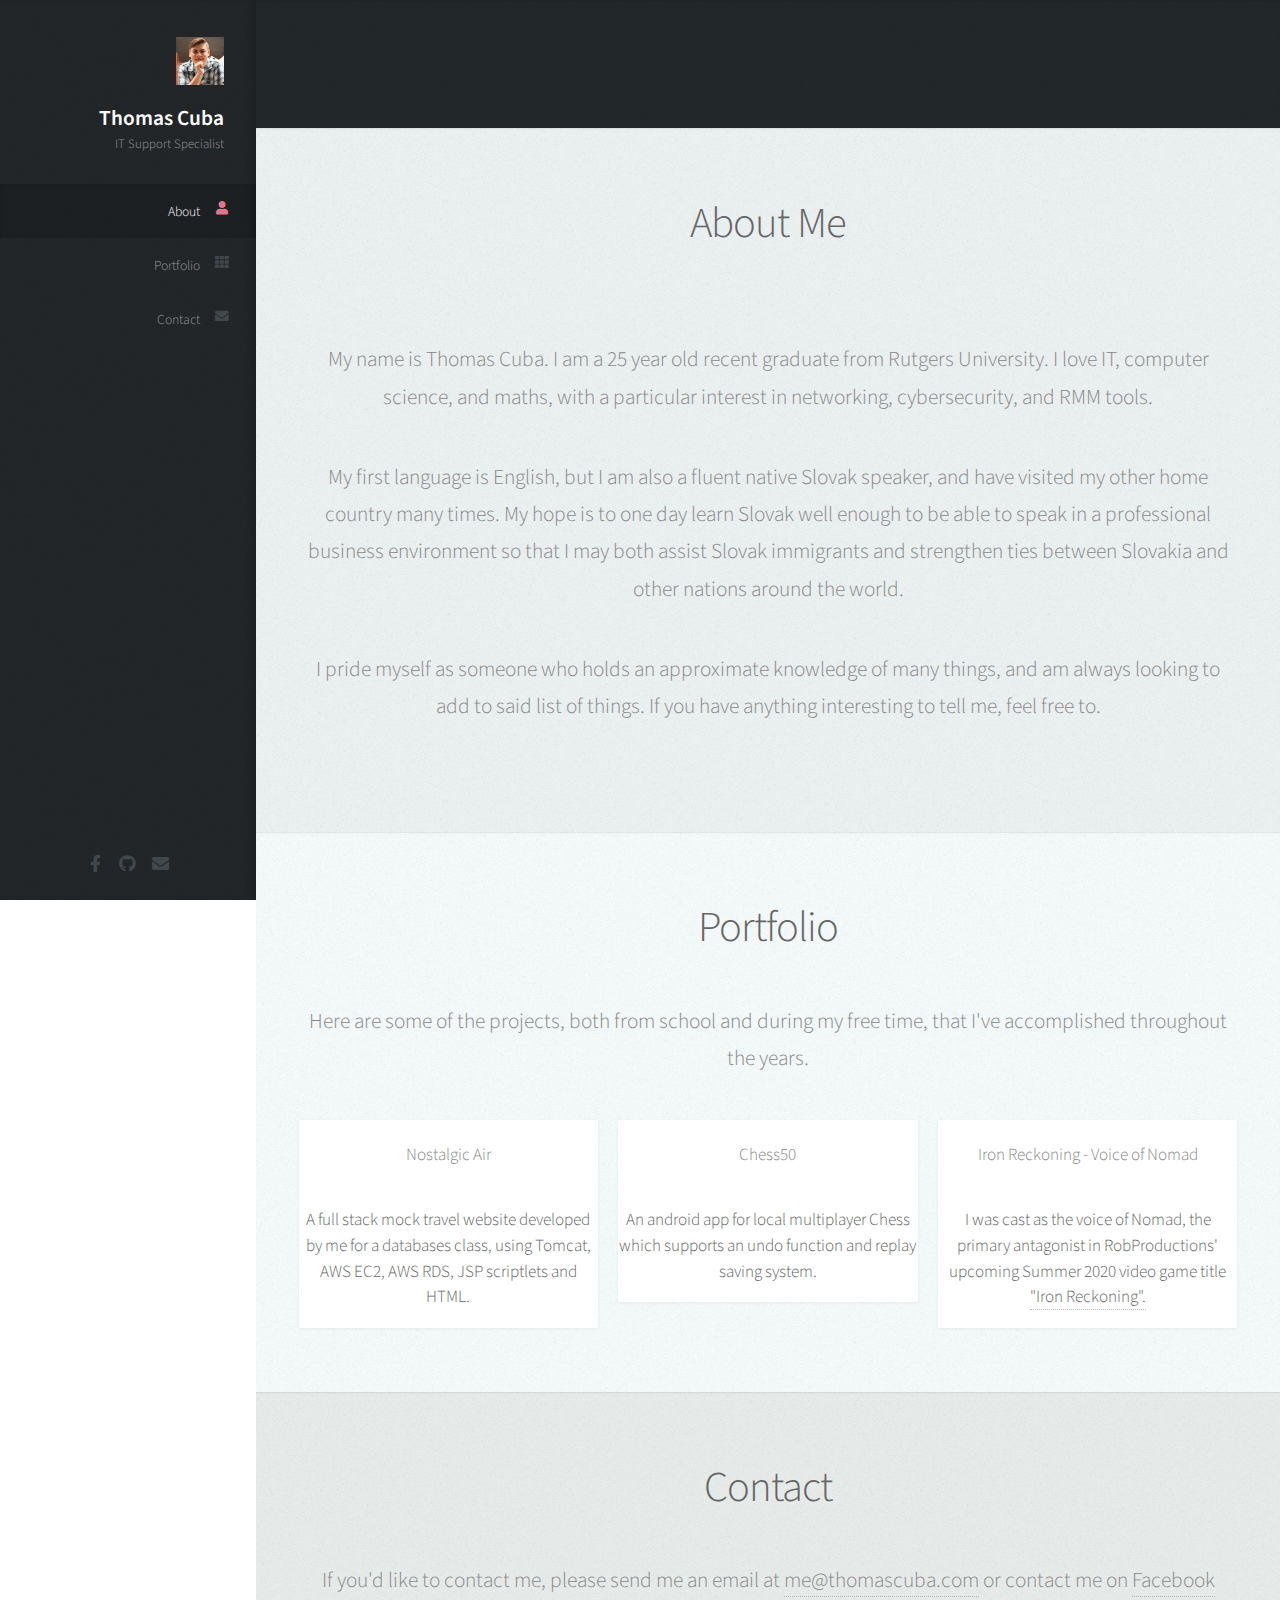
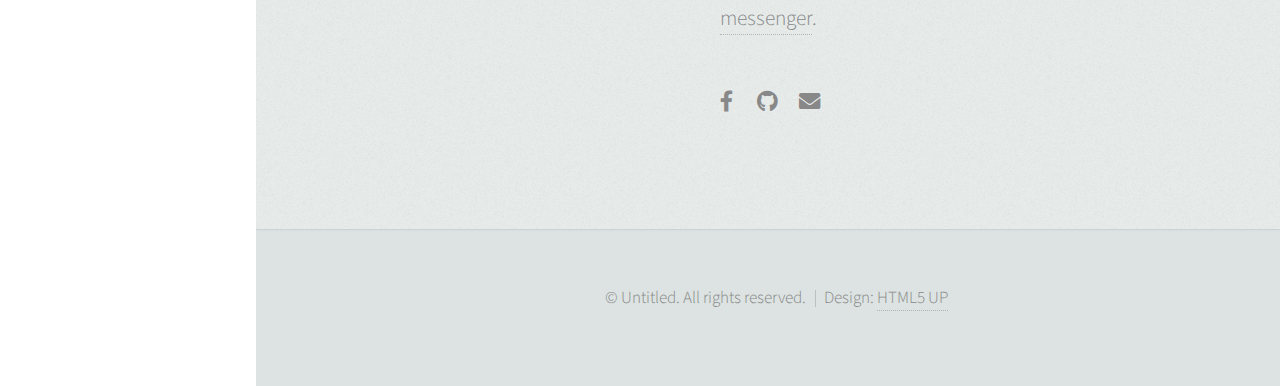
==== commit fd81145f: "Update Content" ====
--- a/index.html
+++ b/index.html
@@ -8,9 +8,9 @@
 	<head>
 		<title>Thomas Cuba</title>
 		<meta charset="utf-8" />
-		<meta name = "description" content = "Thomas Cuba - Software Engineer" />
-		<meta name = "keywords" content = "Software Engineer, Developer, Dev, Web Developer, Programmer" />
-		<meta name = "image" content = "images/avatar.jpg"
+		<meta name = "og:description" content = "Thomas Cuba - IT Support Specialist" />
+		<meta name = "og:keywords" content = "IT Specialist, IT Support Specialist, Sysadmin, Information Technology, Networking Administrator, Helpdesk Consultant, Helpdesk Technician, Senior Helpdesk Technician, Software Engineer, Developer, Dev, Web Developer, Programmer" />
+		<meta name = "og:image" content = "images/ogavatar.jpg" />
 		<meta name="viewport" content="width=device-width, initial-scale=1, user-scalable=no" />
 		<link rel="stylesheet" href="assets/css/main.css" />
 	</head>
@@ -25,7 +25,7 @@
 						<div id="logo">
 							<span class="image avatar48"><img src="images/avatar.jpg" alt="" /></span>
 							<h1 id="title">Thomas Cuba</h1>
-							<p>Software Developer</p>
+							<p>IT Support Specialist</p>
 						</div>
 
 					<!-- Nav -->
@@ -69,14 +69,13 @@
 
 							<a href="#" class="image centered"><img src="images/pic.jpg" alt="" /></a>
 
-							<p>My name is Thomas Cuba. I am a 22 year old recent graduate from Rutgers University. 
-							I love computer science and maths of all forms, with a particular interest in cryptanalysis
-							and game design theory. </p>
+							<p>My name is Thomas Cuba. I am a 25 year old recent graduate from Rutgers University. 
+							I love IT, computer science, and maths, with a particular interest in networking, cybersecurity, and RMM tools. </p>
 						
 							<p>My first language is English, but I am also a fluent native Slovak speaker, and have visited 
 							my other home country many times. My hope is to one day learn Slovak well enough to be able 
 							to speak in a professional business environment so that I may both assist Slovak immigrants
-							and somehow help the ties between Slovakia and other nations around the world.</p>
+							and strengthen ties between Slovakia and other nations around the world.</p>
 						
 							<p>I pride myself as someone who holds an approximate knowledge of many things, and am always
 							looking to add to said list of things. If you have anything interesting to tell me, feel free to.
@@ -100,9 +99,9 @@
 										<header>
 											Nostalgic Air
 										</header>
-										<a href="#" class="image fit"><img src="images/pic02.jpg" alt="" /></a>
+										<a href="#" class="image fit"><img src="images/nostalgiair.jpg" alt="" /></a>
 										<header>
-											<h3>A full stack mock travel website developed by me for a databases class, using Tomcat, AWS EC2, AWS RDS, JSP scriptlets and HTML. See my writeup on GitHub for a list of features.</h3>
+											<h3>A full stack mock travel website developed by me for a databases class, using Tomcat, AWS EC2, AWS RDS, JSP scriptlets and HTML.</h3>
 										</header>
 									</article>
 								</div>
@@ -111,7 +110,7 @@
 										<header>
 											Chess50
 										</header>
-										<a href="#" class="image fit"><img src="images/pic02.jpg" alt="" /></a>
+										<a href="#" class="image fit"><img src="images/chess50.jpg" alt="" /></a>
 										<header>
 											<h3>An android app for local multiplayer Chess which supports an undo function and replay saving system.</h3>
 										</header>
@@ -122,7 +121,7 @@
 										<header>
 											Iron Reckoning - Voice of Nomad
 										</header>
-										<a href="#" class="image fit"><img src="images/pic03.jpg" alt="" /></a>
+										<a href="#" class="image fit"><img src="images/nomad.png" alt="" /></a>
 										<header>
 											<h3>I was cast as the voice of Nomad, the primary antagonist in RobProductions' upcoming Summer 2020 video game title <a href="https://www.youtube.com/watch?v=w10-ld0iDAw">"Iron Reckoning".</a></h3>
 										</header>
@@ -174,4 +173,4 @@
 			<script src="assets/js/main.js"></script>
 
 	</body>
-</html>+</html>
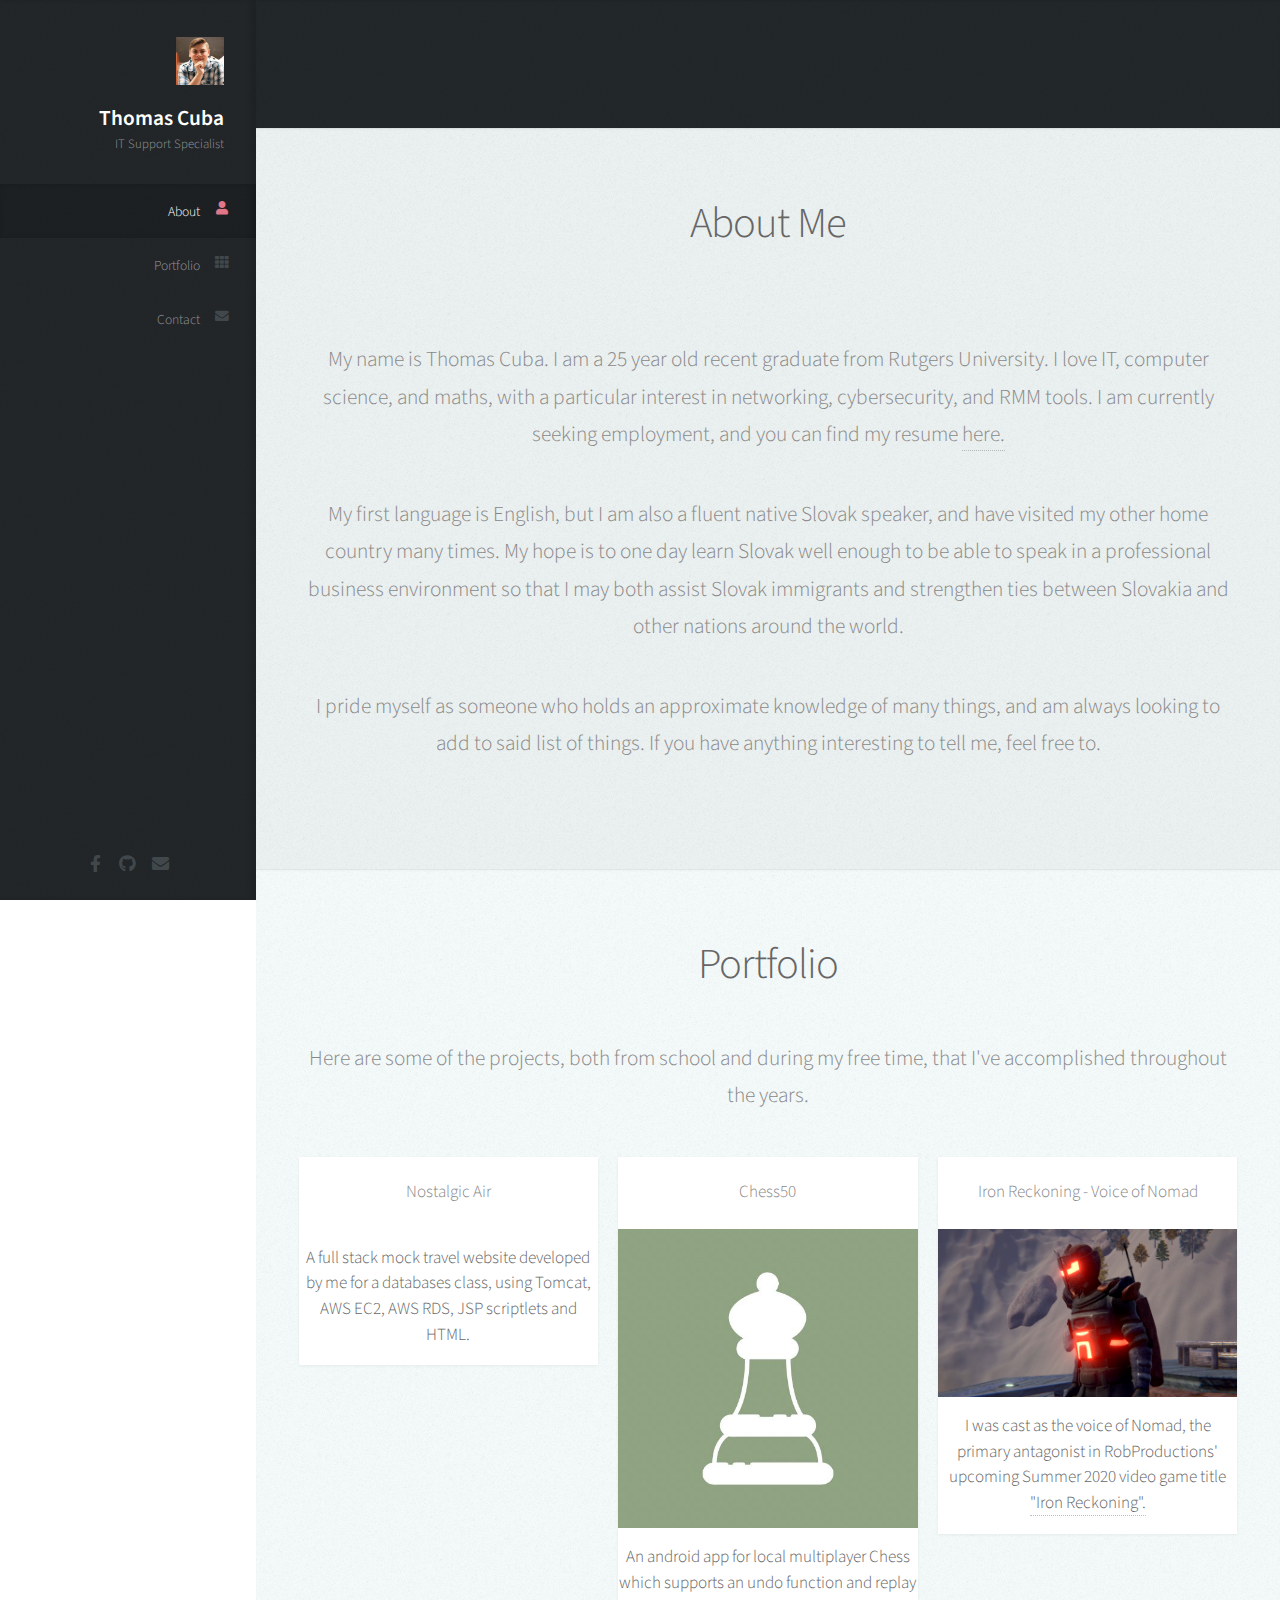
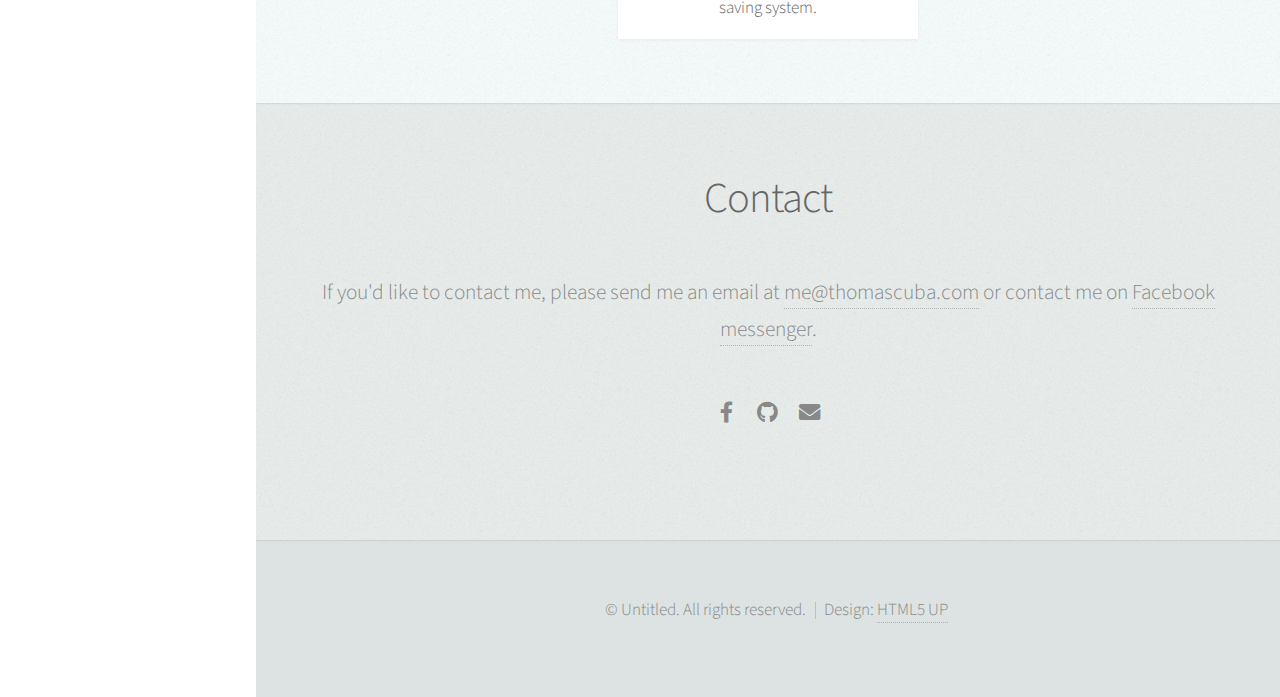
==== commit d16c67f0: "Resume Plug" ====
--- a/index.html
+++ b/index.html
@@ -70,7 +70,8 @@
 							<a href="#" class="image centered"><img src="images/pic.jpg" alt="" /></a>
 
 							<p>My name is Thomas Cuba. I am a 25 year old recent graduate from Rutgers University. 
-							I love IT, computer science, and maths, with a particular interest in networking, cybersecurity, and RMM tools. </p>
+							I love IT, computer science, and maths, with a particular interest in networking, cybersecurity, and RMM tools. 
+							I am currently seeking employment, and you can find my resume <a href ="https://www.thomascuba.com/resume">here.</a></p>
 						
 							<p>My first language is English, but I am also a fluent native Slovak speaker, and have visited 
 							my other home country many times. My hope is to one day learn Slovak well enough to be able 
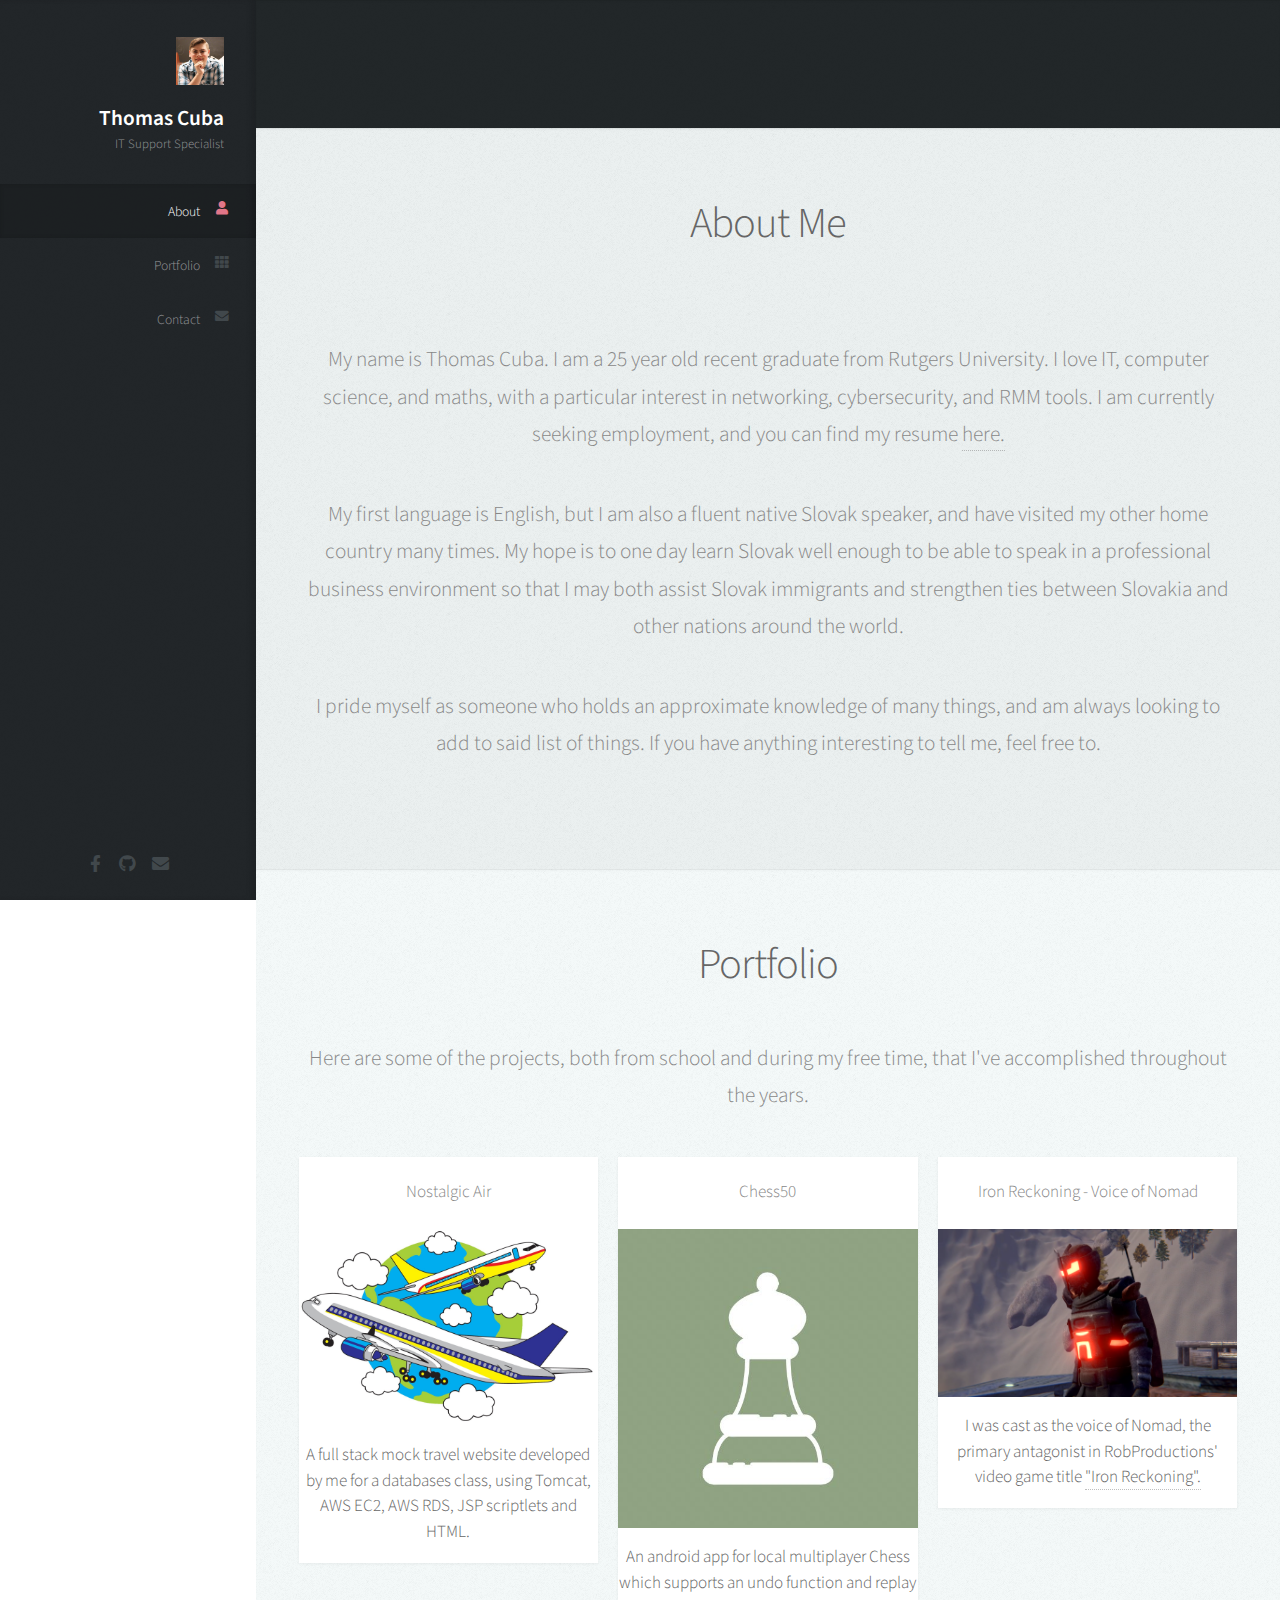
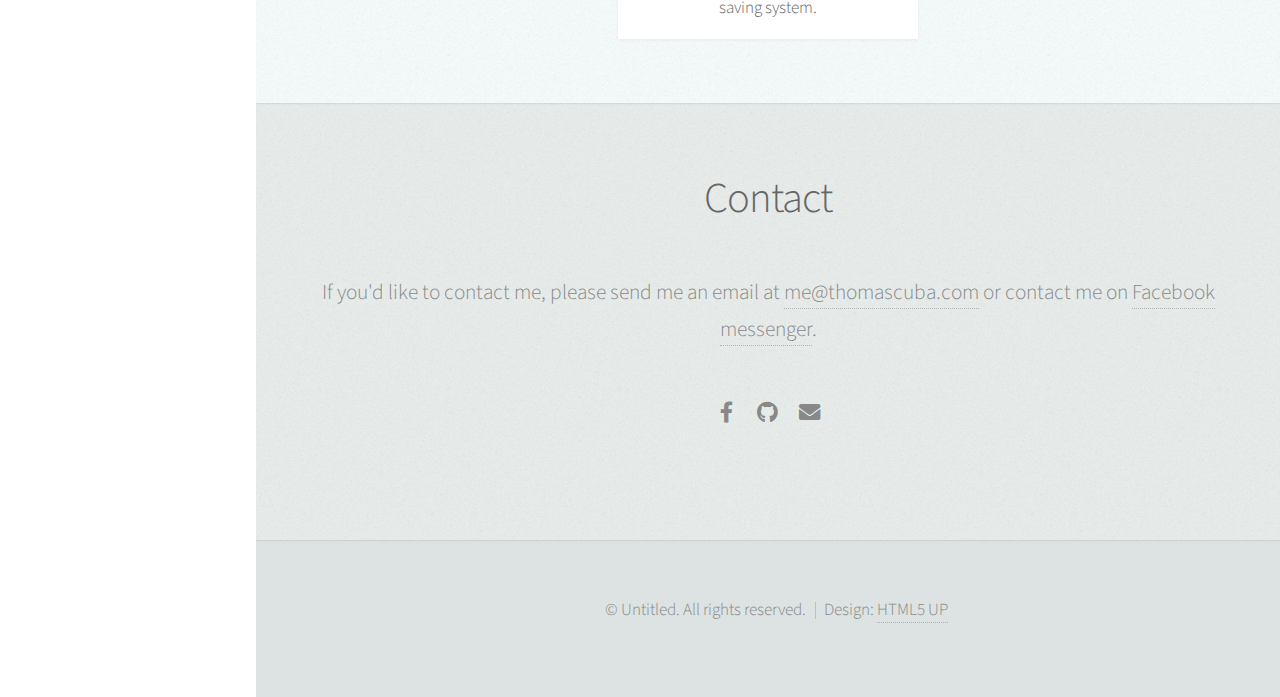
==== commit be4a3a94: "Fixed Typos" ====
--- a/index.html
+++ b/index.html
@@ -100,7 +100,7 @@
 										<header>
 											Nostalgic Air
 										</header>
-										<a href="#" class="image fit"><img src="images/nostalgiair.jpg" alt="" /></a>
+										<a href="#" class="image fit"><img src="images/nostalgicair.jpg" alt="" /></a>
 										<header>
 											<h3>A full stack mock travel website developed by me for a databases class, using Tomcat, AWS EC2, AWS RDS, JSP scriptlets and HTML.</h3>
 										</header>
@@ -124,7 +124,7 @@
 										</header>
 										<a href="#" class="image fit"><img src="images/nomad.png" alt="" /></a>
 										<header>
-											<h3>I was cast as the voice of Nomad, the primary antagonist in RobProductions' upcoming Summer 2020 video game title <a href="https://www.youtube.com/watch?v=w10-ld0iDAw">"Iron Reckoning".</a></h3>
+											<h3>I was cast as the voice of Nomad, the primary antagonist in RobProductions' video game title <a href="https://www.youtube.com/watch?v=w10-ld0iDAw">"Iron Reckoning".</a></h3>
 										</header>
 									</article>
 								</div>
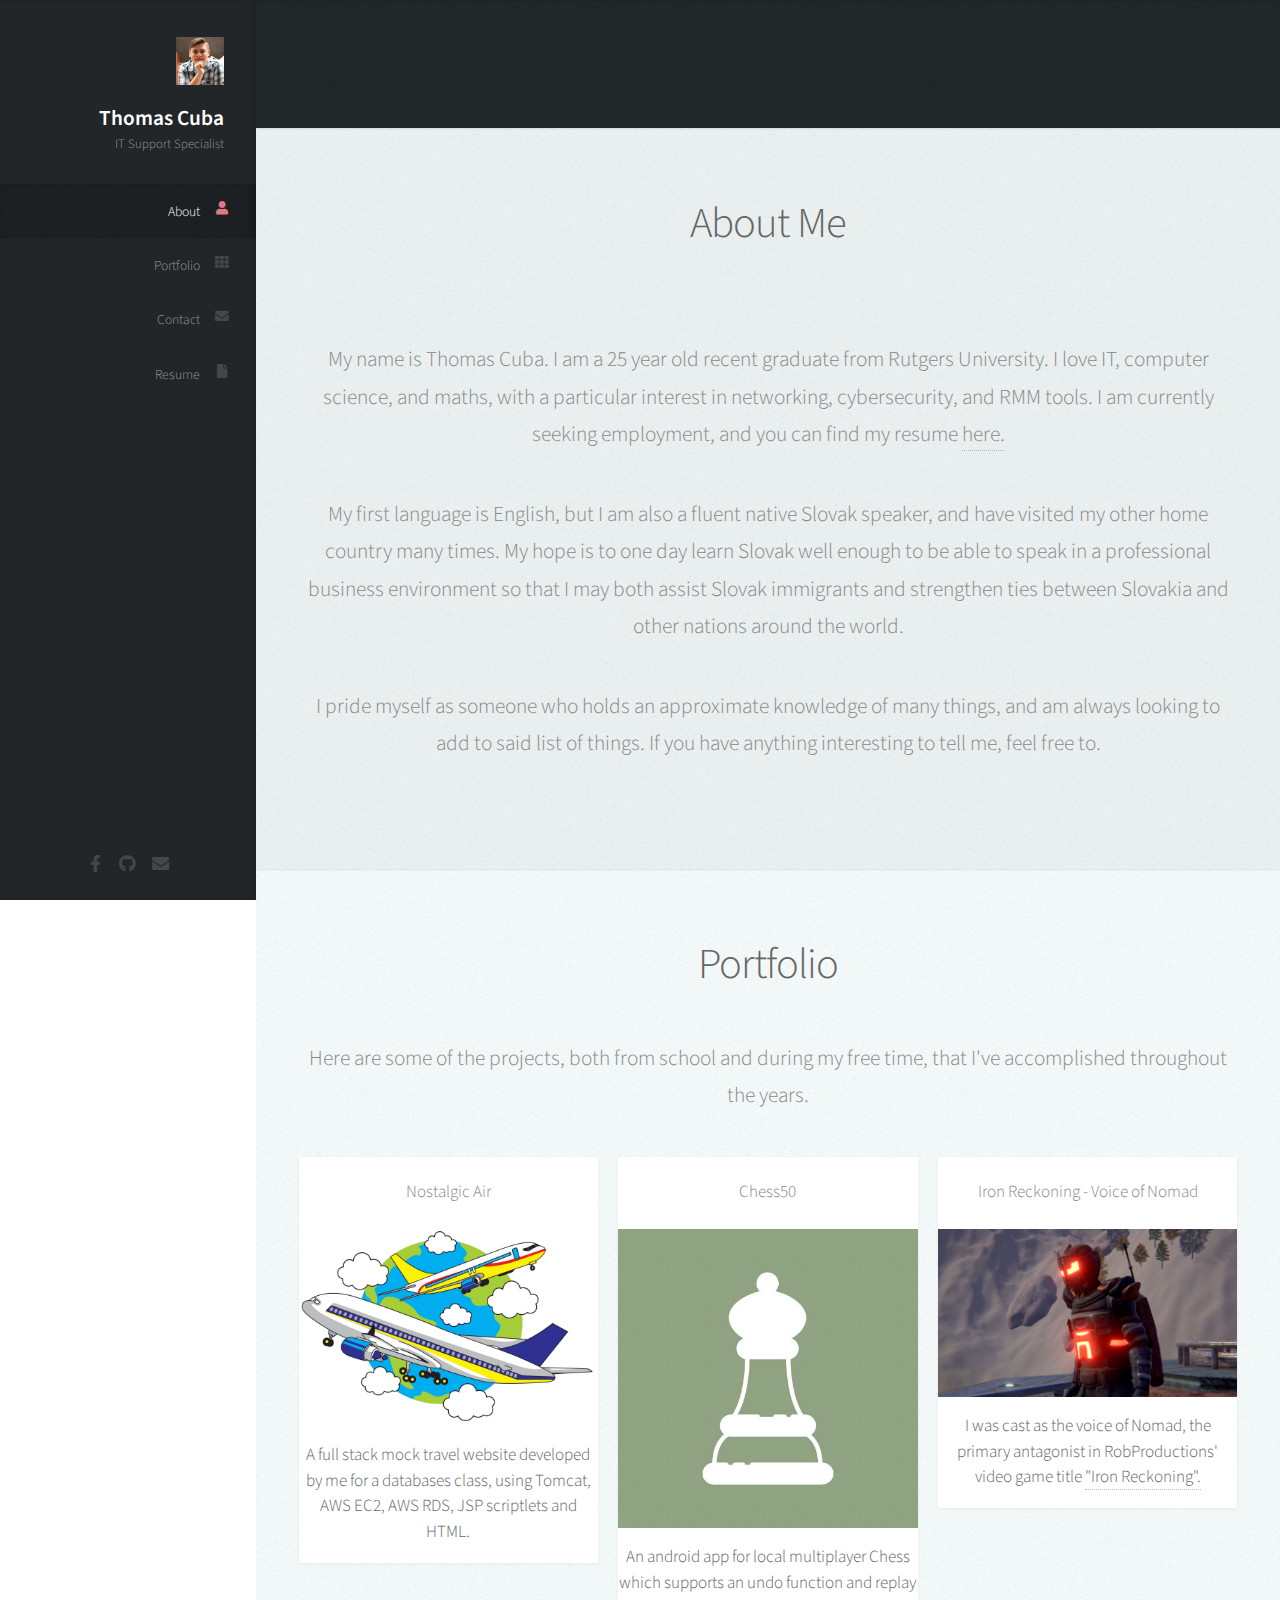
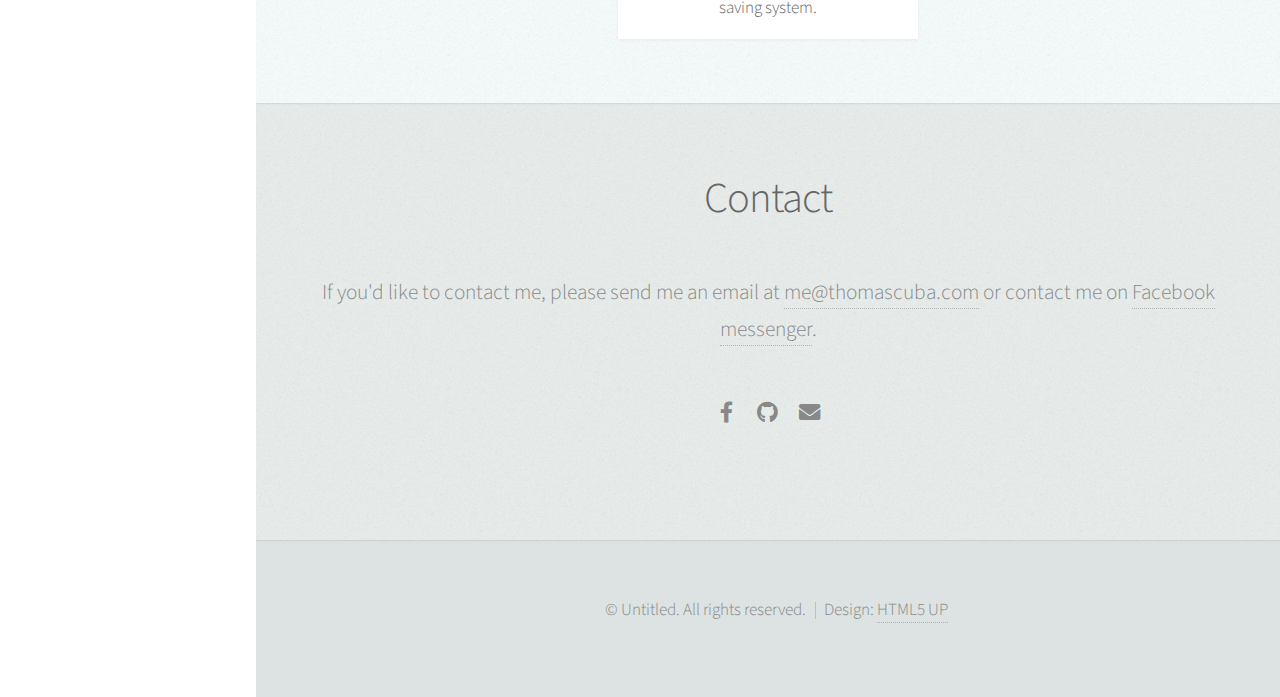
==== commit 625806f9: "Linked Resume On Nav Bar" ====
--- a/index.html
+++ b/index.html
@@ -34,6 +34,7 @@
 								<li><a href="#about" id="about-link"><span class="icon solid fa-user">About</span></a></li>
 								<li><a href="#portfolio" id="portfolio-link"><span class="icon solid fa-th">Portfolio</span></a></li>
 								<li><a href="#contact" id="contact-link"><span class="icon solid fa-envelope">Contact</span></a></li>
+								<li><a href="https://www.thomascuba.com/resume" id="resume-link"><span class="icon solid fa-file">Resume</span></a></li>
 							</ul>
 						</nav>
 
